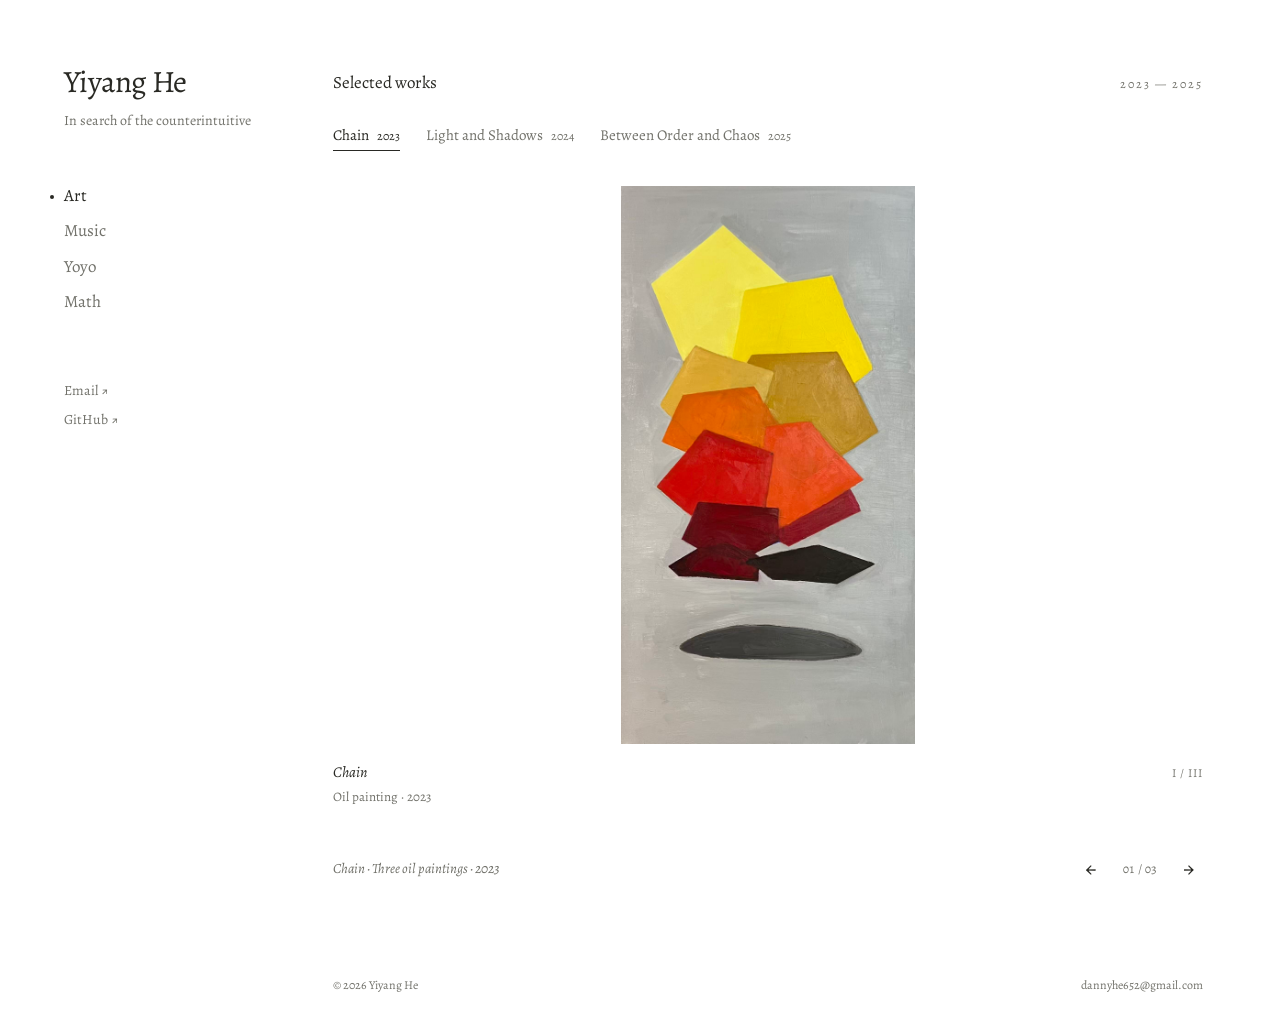
==== index.html @ ee875eec "feat: publish Yiyang He portfolio" ====
<!doctype html>
<html lang="en">
<head>
  <meta charset="utf-8">
  <meta name="viewport" content="width=device-width, initial-scale=1">
  <meta name="description" content="Yiyang He — art, music, yoyo, and math. Selected oil paintings, photographs, and digital work, 2023–2025.">
  <meta name="theme-color" content="#ffffff">
  <title>Yiyang He — Art</title>
  <link rel="preconnect" href="https://fonts.googleapis.com">
  <link rel="preconnect" href="https://fonts.gstatic.com" crossorigin>
  <link href="https://fonts.googleapis.com/css2?family=Alegreya:ital,wght@0,400;0,500;1,400&display=swap" rel="stylesheet">
  <link rel="stylesheet" href="styles.css">
  <script src="script.js" defer></script>
</head>
<body>
  <a class="skip-link" href="#main">Skip to content</a>
  <header class="sidebar">
    <a class="identity" href="#art">Yiyang He</a>
    <p class="discipline">In search of the counterintuitive</p>
    <nav aria-label="Main navigation">
      <a href="#art" aria-current="page">Art</a>
      <a href="#music">Music</a>
      <a href="#yoyo">Yoyo</a>
      <a href="#math">Math</a>
    </nav>
    <div class="sidebar-contact">
      <a href="mailto:dannyhe652@gmail.com">Email ↗</a>
      <a href="https://github.com/dannyhe652" target="_blank" rel="noopener noreferrer">GitHub ↗<span class="sr-only"> (opens in a new tab)</span></a>
    </div>
  </header>

  <main id="main" tabindex="-1">
    <section id="art" aria-labelledby="art-heading">
      <header class="section-header">
        <h1 id="art-heading">Selected works</h1>
        <span class="edition">2023 — 2025</span>
      </header>
      <div class="series-picker" role="group" aria-label="Choose an art series" hidden>
        <button type="button" data-series="chain" aria-pressed="true">Chain <span>2023</span></button>
        <button type="button" data-series="light" aria-pressed="false">Light and Shadows <span>2024</span></button>
        <button type="button" data-series="order" aria-pressed="false">Between Order and Chaos <span>2025</span></button>
      </div>
      <div class="gallery">
        <figure class="artwork" data-series="chain">
          <a class="image-link" href="26e20b285936433fc5c369ce31684cf2.jpg" target="_blank" rel="noopener" aria-label="View Chain, work 1, at full size (opens in a new tab)">
            <img src="26e20b285936433fc5c369ce31684cf2.jpg" alt="Oil painting of layered yellow, orange, red, and dark pentagonal forms suspended above an oval shadow on grey." width="1280" height="2436" fetchpriority="high">
          </a>
          <figcaption><span><em>Chain</em><span class="medium">Oil painting · 2023</span></span><span class="work-number">I / III</span></figcaption>
        </figure>
        <figure class="artwork" data-series="chain">
          <a class="image-link" href="f559a74a88fd973ae65cc162e2b4dc96.jpg" target="_blank" rel="noopener" aria-label="View Chain, work 2, at full size (opens in a new tab)">
            <img src="f559a74a88fd973ae65cc162e2b4dc96.jpg" alt="Oil painting of orange, brown, and yellow pentagonal shapes against horizontal blue, violet, green, and red fields." width="1280" height="2431" loading="lazy">
          </a>
          <figcaption><span><em>Chain</em><span class="medium">Oil painting · 2023</span></span><span class="work-number">II / III</span></figcaption>
        </figure>
        <figure class="artwork" data-series="chain">
          <a class="image-link" href="c6db8a89c85645cc137d5b6b18bcd259.jpg" target="_blank" rel="noopener" aria-label="View Chain, work 3, at full size (opens in a new tab)">
            <img src="c6db8a89c85645cc137d5b6b18bcd259.jpg" alt="Oil painting of a looping blue line connecting brightly coloured geometric solids on a grey background." width="1280" height="2439" loading="lazy">
          </a>
          <figcaption><span><em>Chain</em><span class="medium">Oil painting · 2023</span></span><span class="work-number">III / III</span></figcaption>
        </figure>
        <figure class="artwork" data-series="light">
          <a class="image-link" href="26d4023bc6ccc03e11168e89adf25cbb.jpg" target="_blank" rel="noopener" aria-label="View Light and Shadows, photograph 1, at full size (opens in a new tab)">
            <img src="26d4023bc6ccc03e11168e89adf25cbb.jpg" alt="A circular moon gate framing a sunlit tree and patterned railing in a Suzhou garden." width="1276" height="1702" loading="lazy">
          </a>
          <figcaption><span><em>Light and Shadows</em><span class="medium">Photography · Suzhou gardens · 2024</span></span><span class="work-number">I / V</span></figcaption>
        </figure>
        <figure class="artwork" data-series="light">
          <a class="image-link" href="3b5eeac472011392854bc8b5d920d439.jpg" target="_blank" rel="noopener" aria-label="View Light and Shadows, photograph 2, at full size (opens in a new tab)">
            <img src="3b5eeac472011392854bc8b5d920d439.jpg" alt="Bamboo leaves and their intricate shadows falling across a white garden wall." width="1279" height="1706" loading="lazy">
          </a>
          <figcaption><span><em>Light and Shadows</em><span class="medium">Photography · Suzhou gardens · 2024</span></span><span class="work-number">II / V</span></figcaption>
        </figure>
        <figure class="artwork" data-series="light">
          <a class="image-link" href="5e5f2b10308a973f9f79c23dd4f8e119.jpg" target="_blank" rel="noopener" aria-label="View Light and Shadows, photograph 3, at full size (opens in a new tab)">
            <img src="5e5f2b10308a973f9f79c23dd4f8e119.jpg" alt="Black-and-white photograph of leafy branches stretching across a weathered Suzhou garden wall." width="1702" height="1276" loading="lazy">
          </a>
          <figcaption><span><em>Light and Shadows</em><span class="medium">Photography · Suzhou gardens · 2024</span></span><span class="work-number">III / V</span></figcaption>
        </figure>
        <figure class="artwork" data-series="light">
          <a class="image-link" href="c5d8d38e017adfb57ce546a6f23165b5.jpg" target="_blank" rel="noopener" aria-label="View Light and Shadows, photograph 4, at full size (opens in a new tab)">
            <img src="c5d8d38e017adfb57ce546a6f23165b5.jpg" alt="Black-and-white view along a pebble path beneath a wooden trellis towards a circular garden doorway." width="1276" height="1702" loading="lazy">
          </a>
          <figcaption><span><em>Light and Shadows</em><span class="medium">Photography · Suzhou gardens · 2024</span></span><span class="work-number">IV / V</span></figcaption>
        </figure>
        <figure class="artwork" data-series="light">
          <a class="image-link" href="ff3666bb23279f08b901d65d9339c6df.jpg" target="_blank" rel="noopener" aria-label="View Light and Shadows, photograph 5, at full size (opens in a new tab)">
            <img src="ff3666bb23279f08b901d65d9339c6df.jpg" alt="Sculptural shadows crossing sunlit stone paving in a Suzhou garden, photographed in black and white." width="1276" height="1702" loading="lazy">
          </a>
          <figcaption><span><em>Light and Shadows</em><span class="medium">Photography · Suzhou gardens · 2024</span></span><span class="work-number">V / V</span></figcaption>
        </figure>
        <figure class="artwork" data-series="order">
          <a class="image-link" href="f10f0858f9e37d93774d595889825f97.jpg" target="_blank" rel="noopener" aria-label="View Between Order and Chaos at full size (opens in a new tab)">
            <img src="f10f0858f9e37d93774d595889825f97.jpg" alt="Abstract digital painting of intersecting black lines, red, blue, and yellow geometric shapes, and scattered marks on a pale yellow field." width="1280" height="1708" loading="lazy">
          </a>
          <figcaption><span><em>Between Order and Chaos</em><span class="medium">Digital painting · 2025</span></span><span class="work-number">I / I</span></figcaption>
        </figure>
      </div>
      <div class="gallery-controls" hidden>
        <p class="gallery-hint" id="series-description">Chain · Three oil paintings</p>
        <div class="pagination" role="group" aria-label="Browse this series">
          <button type="button" id="previous" aria-label="Previous artwork">←</button>
          <span id="counter" aria-live="polite" aria-atomic="true">01 / 03</span>
          <button type="button" id="next" aria-label="Next artwork">→</button>
        </div>
      </div>
    </section>

    <section id="music" class="text-page" aria-labelledby="music-heading">
      <h1 id="music-heading">Music</h1>
      <p class="intro">Music</p>
      <p>Recordings and musical projects will appear here.</p>
      <p class="small-note">Nothing published here yet.</p>
    </section>
    <section id="yoyo" class="text-page" aria-labelledby="yoyo-heading">
      <h1 id="yoyo-heading">Yoyo</h1>
      <p class="intro">Yoyo</p>
      <p>A space for tricks, practice, and performances.</p>
      <p class="small-note">Nothing published here yet.</p>
    </section>
    <section id="math" class="text-page" aria-labelledby="math-heading">
      <h1 id="math-heading">Math</h1>
      <p class="intro">Math</p>
      <p>Notes, problems, and mathematical explorations will appear here.</p>
      <a class="contact-link" href="https://github.com/dannyhe652" target="_blank" rel="noopener noreferrer">Find me on GitHub ↗<span class="sr-only"> (opens in a new tab)</span></a>
    </section>
    <footer>
      <span>© <span id="year">2026</span> Yiyang He</span>
      <a href="mailto:dannyhe652@gmail.com">dannyhe652@gmail.com</a>
    </footer>
  </main>
</body>
</html>
---- styles.css ----
:root {
  color-scheme: light;
  --paper: #fff;
  --ink: #292924;
  --muted: #72726b;
}
* { box-sizing: border-box; }
html { scroll-behavior: smooth; }
body { margin: 0; background: var(--paper); color: var(--ink); font-family: "Alegreya", Georgia, serif; font-size: 17px; line-height: 1.5; -webkit-font-smoothing: antialiased; }
a { color: inherit; text-decoration: none; }
a, button { -webkit-tap-highlight-color: transparent; }
a:hover { color: var(--muted); }
a:focus-visible, button:focus-visible { outline: 1px solid var(--ink); outline-offset: 6px; }
[hidden] { display: none !important; }
.skip-link { position: fixed; top: -100px; left: 20px; padding: 10px; background: #fff; z-index: 10; }
.skip-link:focus { top: 10px; }
.sidebar { position: fixed; top: 65px; left: 5vw; width: 220px; }
.identity { font-size: 31px; line-height: 1.1; letter-spacing: -.6px; }
.discipline { margin: 10px 0 52px; color: var(--muted); font-size: 14px; }
nav { display: flex; flex-direction: column; align-items: flex-start; gap: 10px; }
nav a { position: relative; color: var(--muted); transition: color 180ms; }
nav a[aria-current="page"] { color: var(--ink); }
nav a[aria-current="page"]::before { content: ""; position: absolute; width: 4px; height: 4px; border-radius: 50%; background: currentColor; left: -14px; top: 12px; }
.sidebar-contact { display: flex; flex-direction: column; align-items: flex-start; gap: 8px; margin-top: 65px; font-size: 14px; color: var(--muted); }
.sr-only { position: absolute; width: 1px; height: 1px; padding: 0; margin: -1px; overflow: hidden; clip-path: inset(50%); white-space: nowrap; border: 0; }
main { margin: 0 6vw 0 max(310px, 26vw); padding-top: 70px; max-width: 1300px; }
.section-header { display: flex; align-items: baseline; justify-content: space-between; margin-bottom: 28px; }
.series-picker { display: flex; flex-wrap: wrap; gap: 12px 26px; margin-bottom: 35px; }
.series-picker button { padding: 0 0 4px; border: 0; border-bottom: 1px solid transparent; background: #fff; color: var(--muted); font: inherit; font-size: 15px; text-align: left; cursor: pointer; transition: color 180ms, border-color 180ms; }
.series-picker button span { margin-left: 5px; font-size: 12px; }
.series-picker button:hover, .series-picker button[aria-pressed="true"] { color: var(--ink); }
.series-picker button[aria-pressed="true"] { border-bottom-color: var(--ink); }
h1 { font-size: 17px; font-weight: 400; margin: 0; }
.edition { color: var(--muted); font-size: 12px; letter-spacing: 2px; }
.artwork { margin: 0 0 65px; }
.image-link { display: block; cursor: zoom-in; }
.artwork img { display: block; width: auto; height: auto; max-width: 100%; max-height: 68vh; margin: 0 auto; object-fit: contain; }
.image-link { display: flex; align-items: center; justify-content: center; min-height: 420px; }
.js-gallery .image-link { height: clamp(420px, 62vh, 760px); }
.js-gallery .artwork img { max-height: 100%; }
figcaption { display: flex; justify-content: space-between; gap: 16px; margin-top: 17px; font-size: 15px; }
.medium, .work-number { color: var(--muted); }
.medium { display: block; font-size: 13px; margin-top: 3px; }
.work-number { font-size: 12px; letter-spacing: 1px; padding-top: 3px; }
.gallery-controls { display: flex; align-items: center; justify-content: space-between; gap: 18px; margin-top: 40px; }
.gallery-hint { font-size: 14px; color: var(--muted); font-style: italic; margin: 0; }
.pagination { display: flex; align-items: center; gap: 18px; }
.pagination button { border: 0; padding: 6px 8px; font: inherit; font-size: 22px; background: #fff; color: var(--ink); cursor: pointer; transition: transform 180ms; }
.pagination button:not(:disabled):hover { transform: translateX(3px); }
.pagination button:first-child:not(:disabled):hover { transform: translateX(-3px); }
.pagination button:disabled { opacity: .3; cursor: default; }
#counter { font-size: 13px; color: var(--muted); font-variant-numeric: tabular-nums; }
.js-gallery .artwork { margin-bottom: 0; }
.js-gallery .work-number { font-variant-numeric: tabular-nums; }
.text-page { margin: 100px 0; max-width: 510px; }
.text-page h1 { margin-bottom: 55px; }
.intro { font-size: clamp(30px, 3.2vw, 46px); line-height: 1.25; letter-spacing: -.6px; margin-bottom: 36px; }
.text-page p:not(.intro) { color: var(--muted); }
.small-note { font-size: 14px; margin-top: 50px; }
.contact-link { display: inline-block; margin-top: 20px; border-bottom: 1px solid #aaa; padding-bottom: 4px; }
footer { display: flex; justify-content: space-between; gap: 15px; margin: 85px 0 30px; font-size: 12px; color: var(--muted); }
.js-page .text-page { min-height: 470px; margin-top: 0; }
@media (prefers-reduced-motion: no-preference) {
  .artwork:not([hidden]) { animation: arrive 500ms ease both; }
  @keyframes arrive { from { opacity: 0; transform: translateY(7px); } to { opacity: 1; transform: translateY(0); } }
}
@media (min-width: 1600px) { main { padding-top: 90px; } .sidebar { top: 85px; } }
@media (max-width: 850px) {
  .sidebar { position: static; width: auto; padding: 35px 7vw 0; }
  .identity { font-size: 28px; }
  .discipline { margin: 6px 0 25px; }
  nav { flex-direction: row; gap: 27px; }
  nav a[aria-current="page"]::before { display: none; }
  nav a[aria-current="page"] { text-decoration: underline; text-underline-offset: 5px; text-decoration-thickness: 1px; }
  .sidebar-contact { flex-direction: row; gap: 20px; margin-top: 22px; }
  main { margin: 0 7vw; padding-top: 47px; }
  .section-header { margin-bottom: 23px; }
  .text-page h1 { margin-bottom: 35px; }
  .js-page .text-page { min-height: 350px; }
  footer { margin-top: 55px; }
  .image-link { min-height: 300px; }
  .js-gallery .image-link { height: 52vh; min-height: 300px; }
  .series-picker { gap: 10px 20px; margin-bottom: 28px; }
}
@media (max-width: 480px) {
  .gallery-controls { margin-top: 27px; align-items: flex-start; }
  .gallery-hint { max-width: 140px; }
  .pagination { gap: 9px; }
  .medium { display: block; margin-top: 2px; }
  footer { flex-direction: column; gap: 8px; }
  .edition { font-size: 11px; letter-spacing: 1px; }
  nav { gap: 24px; }
}
@media (prefers-reduced-motion: reduce) { html { scroll-behavior: auto; } *, *::before, *::after { animation: none !important; transition: none !important; } }
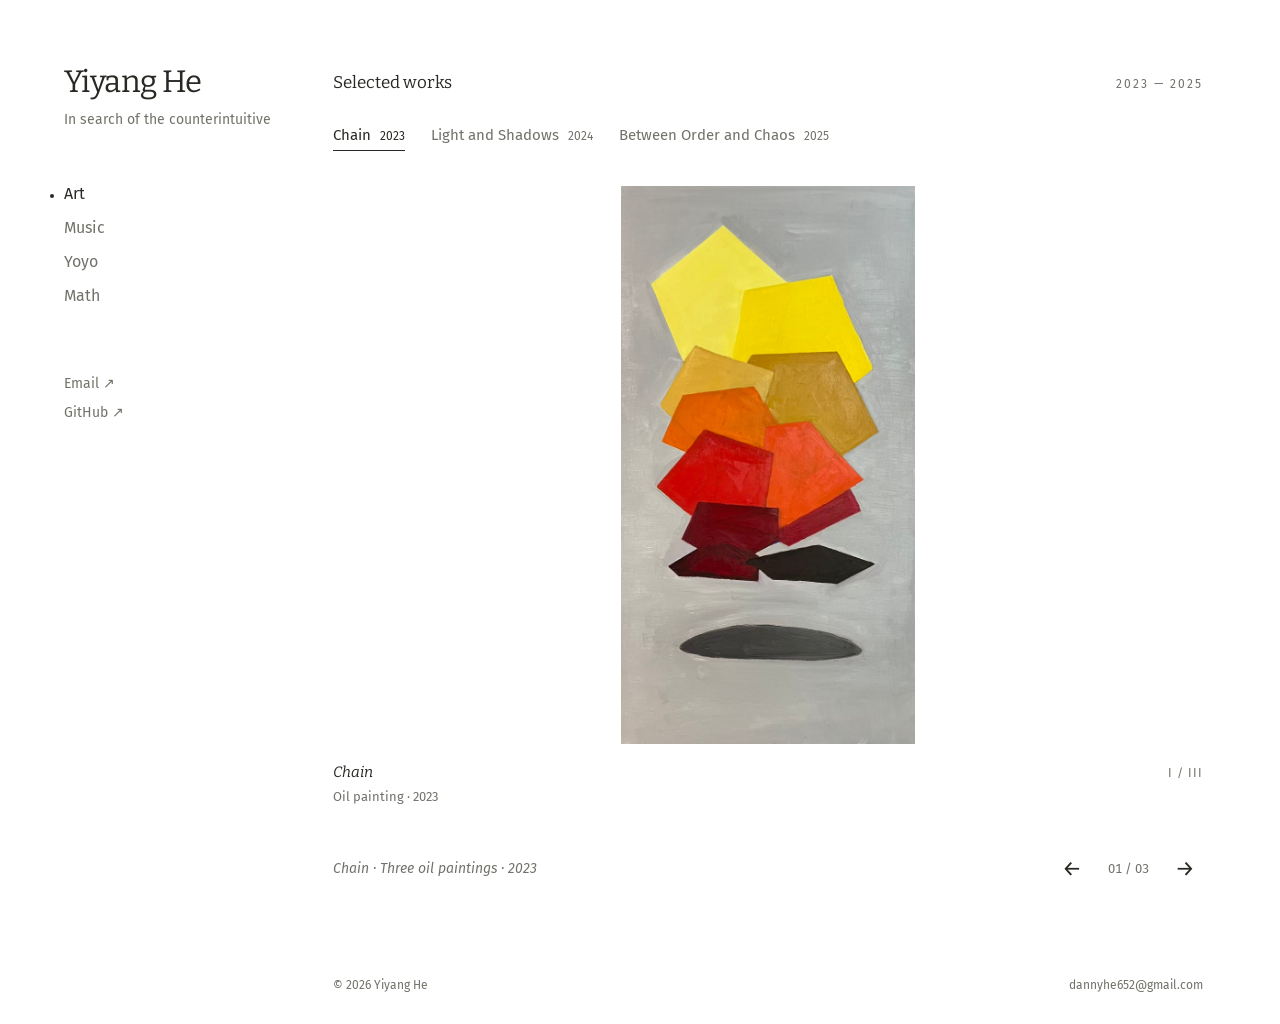
==== commit ac36ba59: "style: pair Bitter headings with Fira Sans text" ====
--- a/index.html
+++ b/index.html
@@ -8,7 +8,7 @@
   <title>Yiyang He — Art</title>
   <link rel="preconnect" href="https://fonts.googleapis.com">
   <link rel="preconnect" href="https://fonts.gstatic.com" crossorigin>
-  <link href="https://fonts.googleapis.com/css2?family=Alegreya:ital,wght@0,400;0,500;1,400&display=swap" rel="stylesheet">
+  <link href="https://fonts.googleapis.com/css2?family=Bitter:ital,wght@0,400;0,500;1,400&amp;family=Fira+Sans:ital,wght@0,400;0,500;1,400&amp;display=swap" rel="stylesheet">
   <link rel="stylesheet" href="styles.css">
   <script src="script.js" defer></script>
 </head>
--- a/styles.css
+++ b/styles.css
@@ -3,10 +3,12 @@
   --paper: #fff;
   --ink: #292924;
   --muted: #72726b;
+  --font-display: "Bitter", Georgia, serif;
+  --font-body: "Fira Sans", Arial, sans-serif;
 }
 * { box-sizing: border-box; }
 html { scroll-behavior: smooth; }
-body { margin: 0; background: var(--paper); color: var(--ink); font-family: "Alegreya", Georgia, serif; font-size: 17px; line-height: 1.5; -webkit-font-smoothing: antialiased; }
+body { margin: 0; background: var(--paper); color: var(--ink); font-family: var(--font-body); font-size: 16px; line-height: 1.5; -webkit-font-smoothing: antialiased; }
 a { color: inherit; text-decoration: none; }
 a, button { -webkit-tap-highlight-color: transparent; }
 a:hover { color: var(--muted); }
@@ -15,6 +17,7 @@
 .skip-link { position: fixed; top: -100px; left: 20px; padding: 10px; background: #fff; z-index: 10; }
 .skip-link:focus { top: 10px; }
 .sidebar { position: fixed; top: 65px; left: 5vw; width: 220px; }
+.identity, h1, .intro, figcaption em { font-family: var(--font-display); }
 .identity { font-size: 31px; line-height: 1.1; letter-spacing: -.6px; }
 .discipline { margin: 10px 0 52px; color: var(--muted); font-size: 14px; }
 nav { display: flex; flex-direction: column; align-items: flex-start; gap: 10px; }
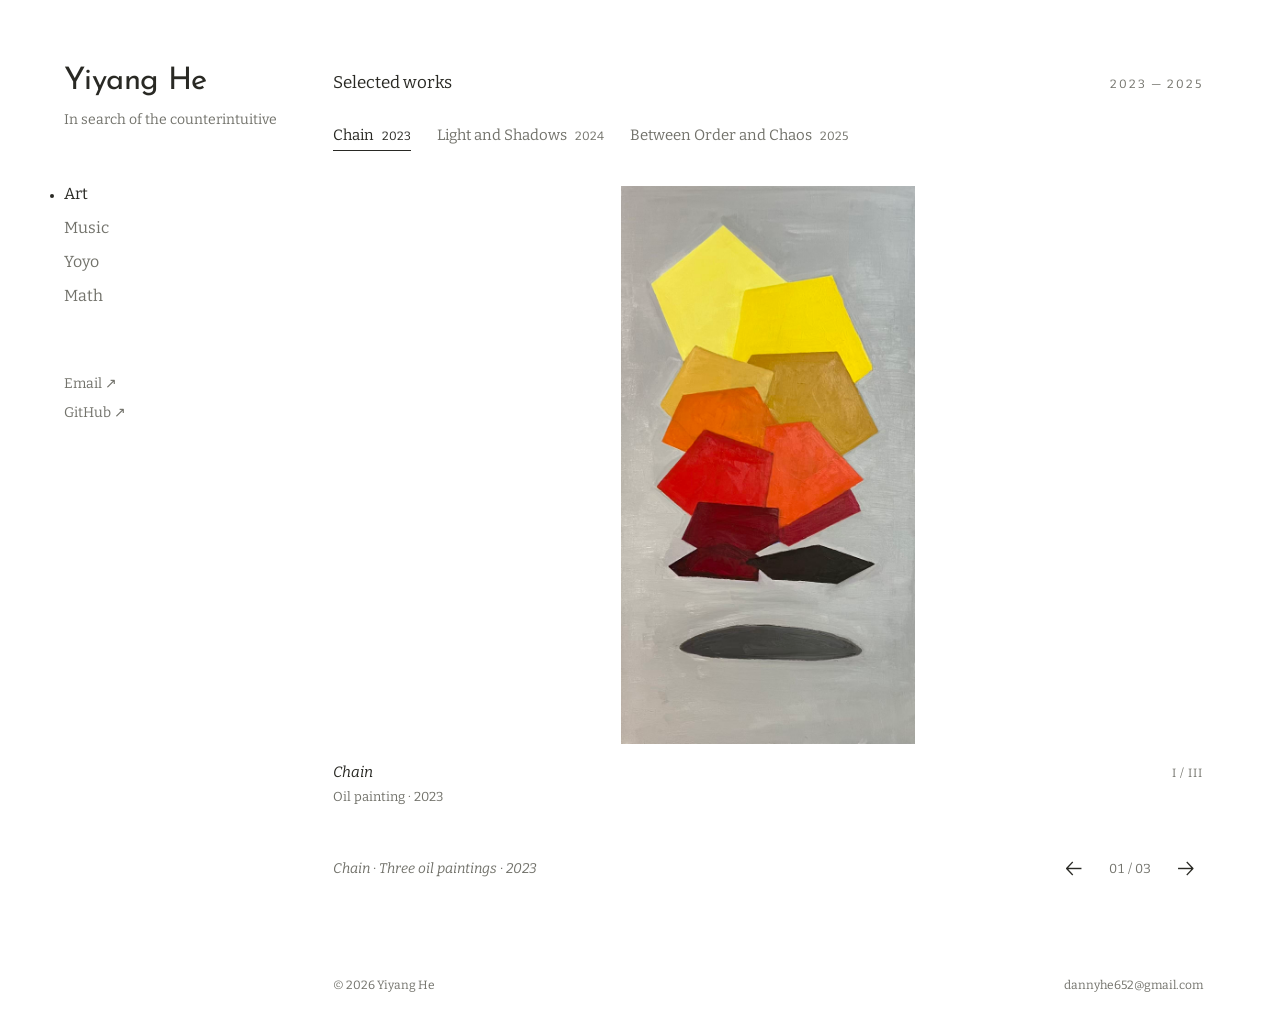
==== commit c78e1eb9: "style: pair Josefin Sans display text with Bitter body" ====
--- a/index.html
+++ b/index.html
@@ -8,7 +8,7 @@
   <title>Yiyang He — Art</title>
   <link rel="preconnect" href="https://fonts.googleapis.com">
   <link rel="preconnect" href="https://fonts.gstatic.com" crossorigin>
-  <link href="https://fonts.googleapis.com/css2?family=Bitter:ital,wght@0,400;0,500;1,400&amp;family=Fira+Sans:ital,wght@0,400;0,500;1,400&amp;display=swap" rel="stylesheet">
+  <link href="https://fonts.googleapis.com/css2?family=Bitter:ital,wght@0,400;0,500;1,400&amp;family=Josefin+Sans:wght@400;500&amp;display=swap" rel="stylesheet">
   <link rel="stylesheet" href="styles.css">
   <script src="script.js" defer></script>
 </head>
--- a/styles.css
+++ b/styles.css
@@ -3,8 +3,8 @@
   --paper: #fff;
   --ink: #292924;
   --muted: #72726b;
-  --font-display: "Bitter", Georgia, serif;
-  --font-body: "Fira Sans", Arial, sans-serif;
+  --font-display: "Josefin Sans", "Trebuchet MS", sans-serif;
+  --font-body: "Bitter", Georgia, serif;
 }
 * { box-sizing: border-box; }
 html { scroll-behavior: smooth; }
@@ -17,7 +17,7 @@
 .skip-link { position: fixed; top: -100px; left: 20px; padding: 10px; background: #fff; z-index: 10; }
 .skip-link:focus { top: 10px; }
 .sidebar { position: fixed; top: 65px; left: 5vw; width: 220px; }
-.identity, h1, .intro, figcaption em { font-family: var(--font-display); }
+.identity, .intro { font-family: var(--font-display); }
 .identity { font-size: 31px; line-height: 1.1; letter-spacing: -.6px; }
 .discipline { margin: 10px 0 52px; color: var(--muted); font-size: 14px; }
 nav { display: flex; flex-direction: column; align-items: flex-start; gap: 10px; }
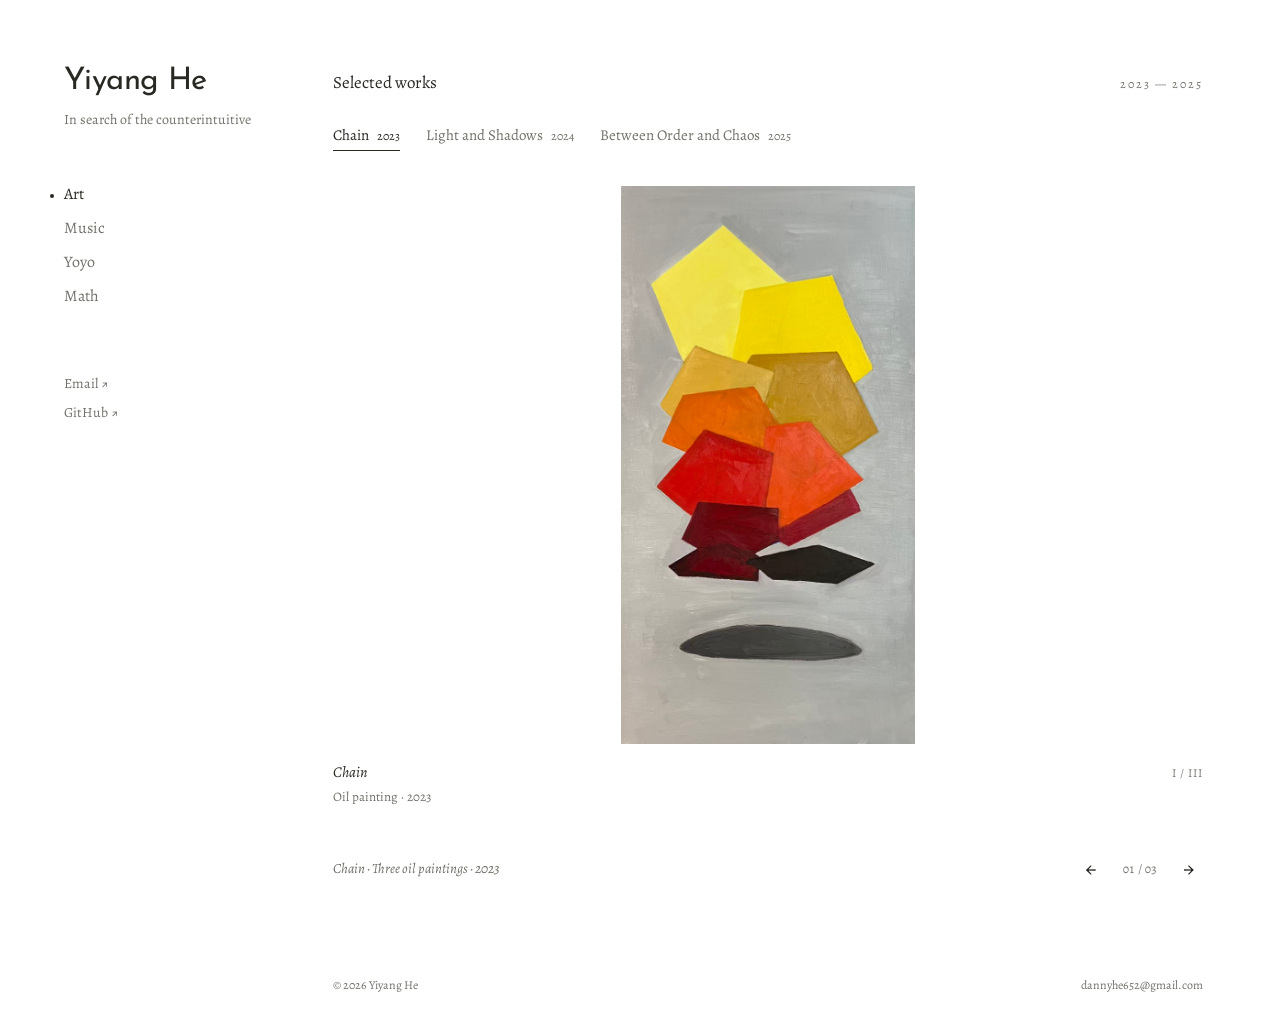
==== commit 2e047425: "style: restore Alegreya for smaller text" ====
--- a/index.html
+++ b/index.html
@@ -8,7 +8,7 @@
   <title>Yiyang He — Art</title>
   <link rel="preconnect" href="https://fonts.googleapis.com">
   <link rel="preconnect" href="https://fonts.gstatic.com" crossorigin>
-  <link href="https://fonts.googleapis.com/css2?family=Bitter:ital,wght@0,400;0,500;1,400&amp;family=Josefin+Sans:wght@400;500&amp;display=swap" rel="stylesheet">
+  <link href="https://fonts.googleapis.com/css2?family=Alegreya:ital,wght@0,400;0,500;1,400&amp;family=Josefin+Sans:wght@400;500&amp;display=swap" rel="stylesheet">
   <link rel="stylesheet" href="styles.css">
   <script src="script.js" defer></script>
 </head>
--- a/styles.css
+++ b/styles.css
@@ -4,7 +4,7 @@
   --ink: #292924;
   --muted: #72726b;
   --font-display: "Josefin Sans", "Trebuchet MS", sans-serif;
-  --font-body: "Bitter", Georgia, serif;
+  --font-body: "Alegreya", Georgia, serif;
 }
 * { box-sizing: border-box; }
 html { scroll-behavior: smooth; }
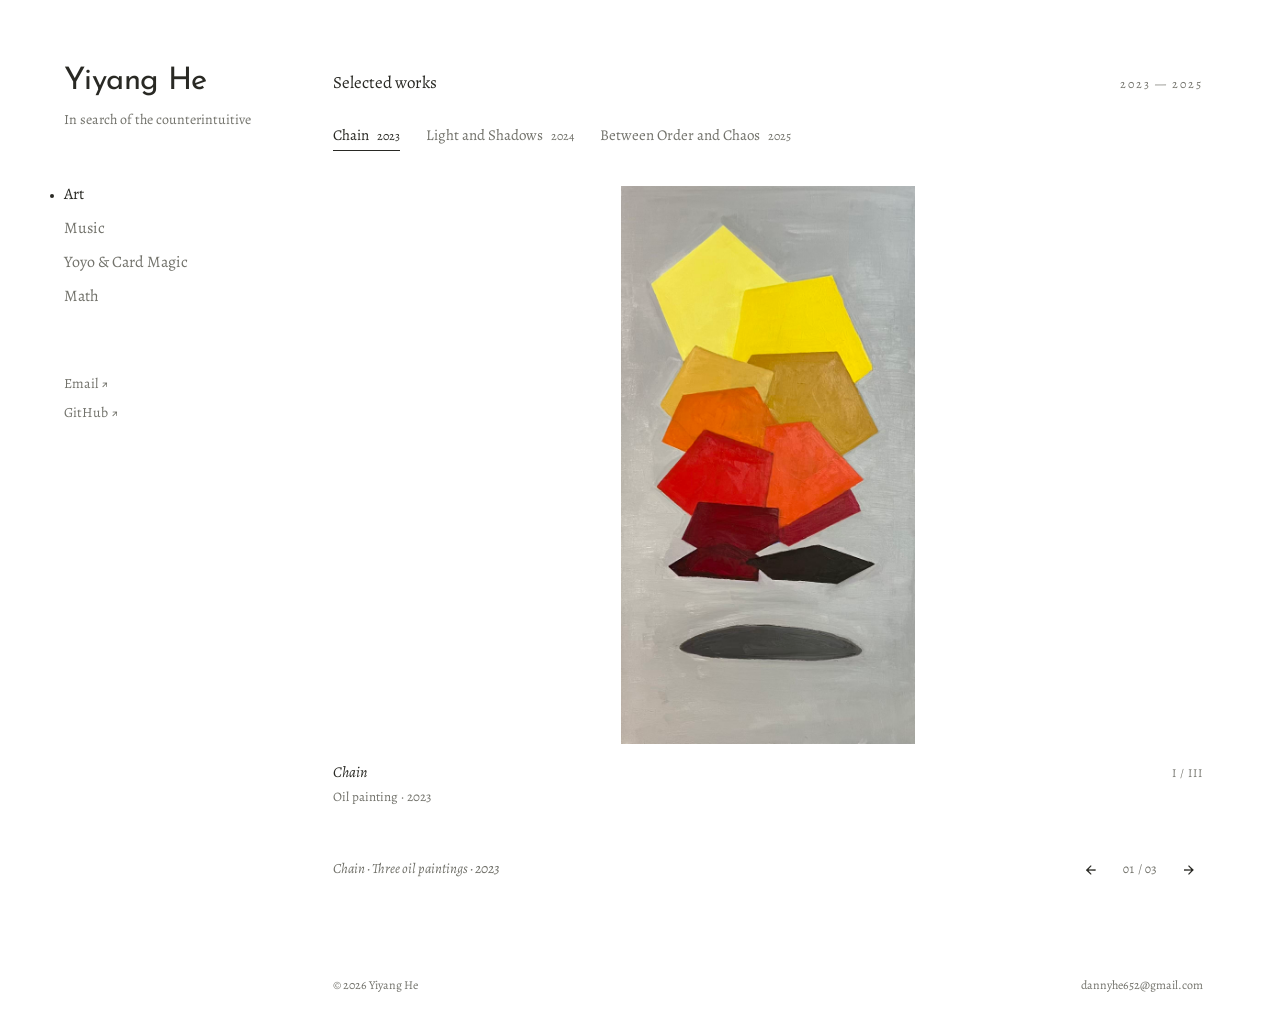
==== commit 1cd46b50: "feat: rename yoyo section to Yoyo & Card Magic" ====
--- a/index.html
+++ b/index.html
@@ -3,7 +3,7 @@
 <head>
   <meta charset="utf-8">
   <meta name="viewport" content="width=device-width, initial-scale=1">
-  <meta name="description" content="Yiyang He — art, music, yoyo, and math. Selected oil paintings, photographs, and digital work, 2023–2025.">
+  <meta name="description" content="Yiyang He — art, music, yoyo &amp; card magic, and math. Selected oil paintings, photographs, and digital work, 2023–2025.">
   <meta name="theme-color" content="#ffffff">
   <title>Yiyang He — Art</title>
   <link rel="preconnect" href="https://fonts.googleapis.com">
@@ -11,6 +11,7 @@
   <link href="https://fonts.googleapis.com/css2?family=Alegreya:ital,wght@0,400;0,500;1,400&amp;family=Josefin+Sans:wght@400;500&amp;display=swap" rel="stylesheet">
   <link rel="stylesheet" href="styles.css">
   <script src="script.js" defer></script>
+  <script src="posts.js" defer></script>
 </head>
 <body>
   <a class="skip-link" href="#main">Skip to content</a>
@@ -20,7 +21,7 @@
     <nav aria-label="Main navigation">
       <a href="#art" aria-current="page">Art</a>
       <a href="#music">Music</a>
-      <a href="#yoyo">Yoyo</a>
+      <a href="#yoyo">Yoyo &amp; Card Magic</a>
       <a href="#math">Math</a>
     </nav>
     <div class="sidebar-contact">
@@ -113,8 +114,8 @@
       <p class="small-note">Nothing published here yet.</p>
     </section>
     <section id="yoyo" class="text-page" aria-labelledby="yoyo-heading">
-      <h1 id="yoyo-heading">Yoyo</h1>
-      <p class="intro">Yoyo</p>
+      <h1 id="yoyo-heading">Yoyo &amp; Card Magic</h1>
+      <p class="intro">Yoyo &amp; Card Magic</p>
       <p>A space for tricks, practice, and performances.</p>
       <p class="small-note">Nothing published here yet.</p>
     </section>
--- a/styles.css
+++ b/styles.css
@@ -8,7 +8,7 @@
 }
 * { box-sizing: border-box; }
 html { scroll-behavior: smooth; }
-body { margin: 0; background: var(--paper); color: var(--ink); font-family: var(--font-body); font-size: 16px; line-height: 1.5; -webkit-font-smoothing: antialiased; }
+body { display: flex; flex-direction: column; min-height: 100vh; min-height: 100svh; margin: 0; background: var(--paper); color: var(--ink); font-family: var(--font-body); font-size: 16px; line-height: 1.5; -webkit-font-smoothing: antialiased; }
 a { color: inherit; text-decoration: none; }
 a, button { -webkit-tap-highlight-color: transparent; }
 a:hover { color: var(--muted); }
@@ -26,7 +26,7 @@
 nav a[aria-current="page"]::before { content: ""; position: absolute; width: 4px; height: 4px; border-radius: 50%; background: currentColor; left: -14px; top: 12px; }
 .sidebar-contact { display: flex; flex-direction: column; align-items: flex-start; gap: 8px; margin-top: 65px; font-size: 14px; color: var(--muted); }
 .sr-only { position: absolute; width: 1px; height: 1px; padding: 0; margin: -1px; overflow: hidden; clip-path: inset(50%); white-space: nowrap; border: 0; }
-main { margin: 0 6vw 0 max(310px, 26vw); padding-top: 70px; max-width: 1300px; }
+main { display: flex; flex-direction: column; flex: 1; margin: 0 6vw 0 max(310px, 26vw); padding-top: 70px; max-width: 1300px; }
 .section-header { display: flex; align-items: baseline; justify-content: space-between; margin-bottom: 28px; }
 .series-picker { display: flex; flex-wrap: wrap; gap: 12px 26px; margin-bottom: 35px; }
 .series-picker button { padding: 0 0 4px; border: 0; border-bottom: 1px solid transparent; background: #fff; color: var(--muted); font: inherit; font-size: 15px; text-align: left; cursor: pointer; transition: color 180ms, border-color 180ms; }
@@ -61,7 +61,7 @@
 .text-page p:not(.intro) { color: var(--muted); }
 .small-note { font-size: 14px; margin-top: 50px; }
 .contact-link { display: inline-block; margin-top: 20px; border-bottom: 1px solid #aaa; padding-bottom: 4px; }
-footer { display: flex; justify-content: space-between; gap: 15px; margin: 85px 0 30px; font-size: 12px; color: var(--muted); }
+footer { display: flex; justify-content: space-between; gap: 15px; margin: auto 0 30px; padding-top: 85px; font-size: 12px; color: var(--muted); }
 .js-page .text-page { min-height: 470px; margin-top: 0; }
 @media (prefers-reduced-motion: no-preference) {
   .artwork:not([hidden]) { animation: arrive 500ms ease both; }
@@ -80,7 +80,7 @@
   .section-header { margin-bottom: 23px; }
   .text-page h1 { margin-bottom: 35px; }
   .js-page .text-page { min-height: 350px; }
-  footer { margin-top: 55px; }
+  footer { padding-top: 55px; }
   .image-link { min-height: 300px; }
   .js-gallery .image-link { height: 52vh; min-height: 300px; }
   .series-picker { gap: 10px 20px; margin-bottom: 28px; }
@@ -94,4 +94,21 @@
   .edition { font-size: 11px; letter-spacing: 1px; }
   nav { gap: 24px; }
 }
+.journal { margin-top: 65px; max-width: 760px; }
+.journal > h2 { font-size: 17px; font-weight: 400; }
+.journal-post { padding: 30px 0 50px; border-bottom: 1px solid #e6e6df; overflow-wrap: anywhere; }
+.post-date { color: var(--muted); font-size: 13px; }
+.post-title { font: 400 clamp(28px, 3vw, 40px)/1.3 var(--font-display); letter-spacing: -.5px; margin: 16px 0 25px; }
+.journal-post p { white-space: pre-wrap; line-height: 1.8; }
+.journal-post .post-summary { font-size: 20px; color: var(--muted); }
+.journal-post figure { margin: 30px 0; }
+.journal-post img { display: block; max-width: 100%; max-height: 80vh; width: auto; height: auto; margin: auto; }
+.journal-post iframe { width: 100%; aspect-ratio: 16 / 9; border: 0; }
+.journal-post video, .journal-post audio { width: 100%; margin-top: 25px; }
+.journal-post h3 { font-size: 23px; font-weight: 400; }
+.journal-post mjx-container[display] { overflow-x: auto; overflow-y: hidden; max-width: 100%; }
+.text-page:has(.journal-post) { max-width: 760px; }
+.text-page .journal { margin-top: 15px; }
+.text-page .journal-post p:not(.post-summary) { color: var(--ink); }
+@media (prefers-reduced-motion: no-preference) { .journal-post { animation: arrive 500ms ease both; } }
 @media (prefers-reduced-motion: reduce) { html { scroll-behavior: auto; } *, *::before, *::after { animation: none !important; transition: none !important; } }
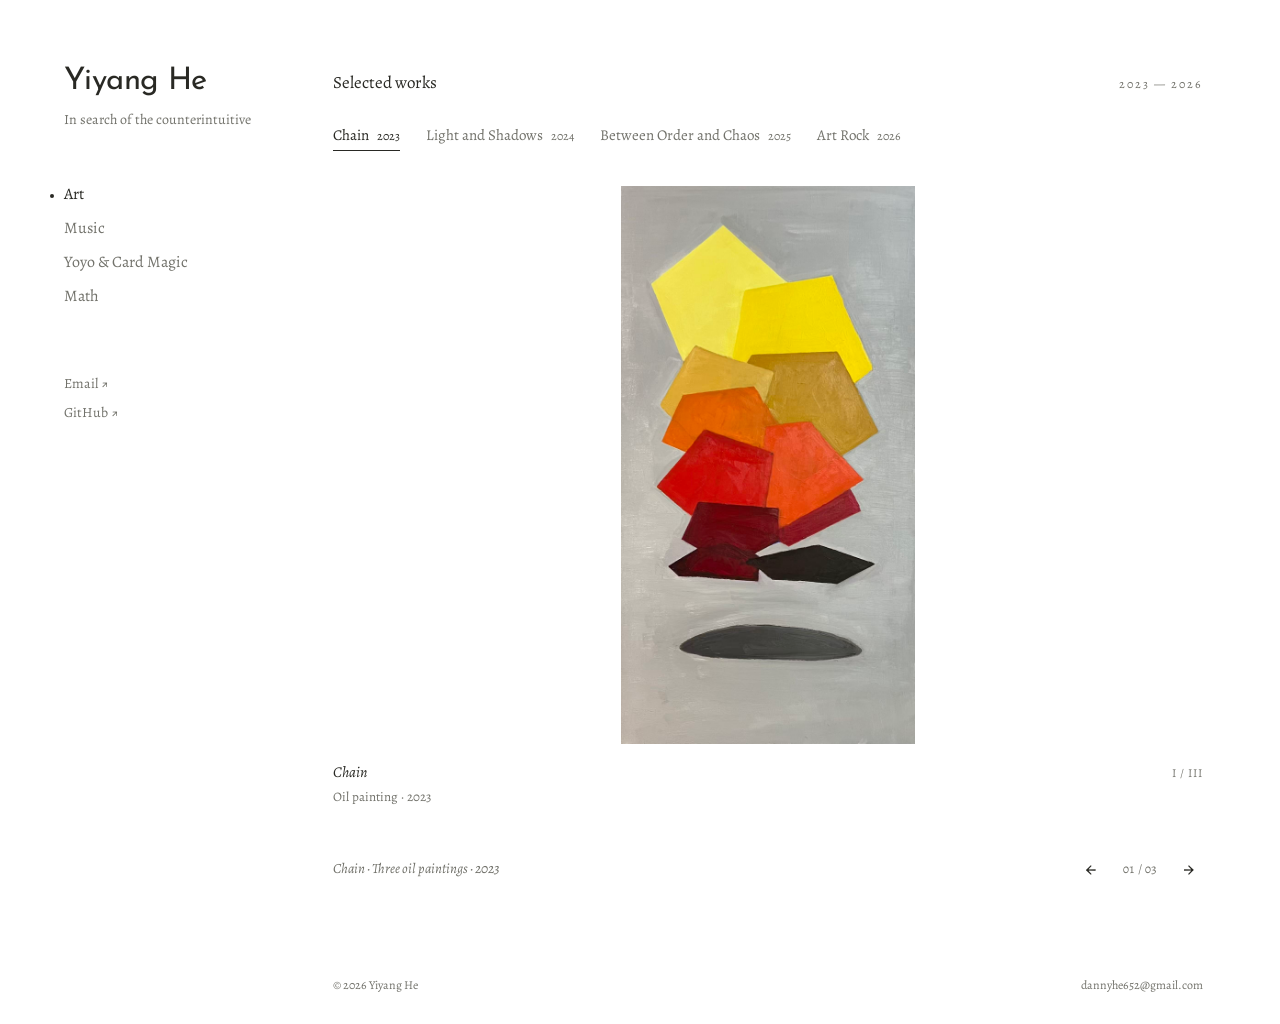
==== commit da19a458: "feat: add Art Rock series to the gallery Co-Authored-By: Claude Opus 4.7 <noreply@anthropic.com>" ====
--- a/index.html
+++ b/index.html
@@ -11,6 +11,7 @@
   <link href="https://fonts.googleapis.com/css2?family=Alegreya:ital,wght@0,400;0,500;1,400&amp;family=Josefin+Sans:wght@400;500&amp;display=swap" rel="stylesheet">
   <link rel="stylesheet" href="styles.css">
   <script src="script.js" defer></script>
+  <script src="assets/vendor/markdown-it.min.js" defer></script>
   <script src="posts.js" defer></script>
 </head>
 <body>
@@ -34,12 +35,13 @@
     <section id="art" aria-labelledby="art-heading">
       <header class="section-header">
         <h1 id="art-heading">Selected works</h1>
-        <span class="edition">2023 — 2025</span>
+        <span class="edition">2023 — 2026</span>
       </header>
       <div class="series-picker" role="group" aria-label="Choose an art series" hidden>
         <button type="button" data-series="chain" aria-pressed="true">Chain <span>2023</span></button>
         <button type="button" data-series="light" aria-pressed="false">Light and Shadows <span>2024</span></button>
         <button type="button" data-series="order" aria-pressed="false">Between Order and Chaos <span>2025</span></button>
+        <button type="button" data-series="artrock" aria-pressed="false">Art Rock <span>2026</span></button>
       </div>
       <div class="gallery">
         <figure class="artwork" data-series="chain">
@@ -96,6 +98,42 @@
           </a>
           <figcaption><span><em>Between Order and Chaos</em><span class="medium">Digital painting · 2025</span></span><span class="work-number">I / I</span></figcaption>
         </figure>
+        <figure class="artwork" data-series="artrock">
+          <a class="image-link" href="uploads/89feb962c1d107d917f5d5436d7d4c9d.png" target="_blank" rel="noopener" aria-label="View Art Rock, work 1, at full size (opens in a new tab)">
+            <img src="uploads/89feb962c1d107d917f5d5436d7d4c9d.png" alt="Woven abstract composition in deep blues, reds, and gold." width="1800" height="1800" loading="lazy">
+          </a>
+          <figcaption><span><em>Art Rock</em><span class="medium">Generative painting · 2026</span></span><span class="work-number">I / VI</span></figcaption>
+        </figure>
+        <figure class="artwork" data-series="artrock">
+          <a class="image-link" href="uploads/32c02d874147b3b2e7b82d79fb034cd7.png" target="_blank" rel="noopener" aria-label="View Art Rock, work 2, at full size (opens in a new tab)">
+            <img src="uploads/32c02d874147b3b2e7b82d79fb034cd7.png" alt="Woven abstract composition in burnt oranges, ochres, and black." width="1800" height="1800" loading="lazy">
+          </a>
+          <figcaption><span><em>Art Rock</em><span class="medium">Generative painting · 2026</span></span><span class="work-number">II / VI</span></figcaption>
+        </figure>
+        <figure class="artwork" data-series="artrock">
+          <a class="image-link" href="uploads/18609a015555fa361d9c6dde3bd5d0f4.png" target="_blank" rel="noopener" aria-label="View Art Rock, work 3, at full size (opens in a new tab)">
+            <img src="uploads/18609a015555fa361d9c6dde3bd5d0f4.png" alt="Woven abstract composition in luminous yellows and warm orange-reds." width="1800" height="1800" loading="lazy">
+          </a>
+          <figcaption><span><em>Art Rock</em><span class="medium">Generative painting · 2026</span></span><span class="work-number">III / VI</span></figcaption>
+        </figure>
+        <figure class="artwork" data-series="artrock">
+          <a class="image-link" href="uploads/0b052343f1c3206cc2669c082b3ff5d8.png" target="_blank" rel="noopener" aria-label="View Art Rock, work 4, at full size (opens in a new tab)">
+            <img src="uploads/0b052343f1c3206cc2669c082b3ff5d8.png" alt="Woven abstract composition in saturated pinks, magentas, and crimson." width="1800" height="1800" loading="lazy">
+          </a>
+          <figcaption><span><em>Art Rock</em><span class="medium">Generative painting · 2026</span></span><span class="work-number">IV / VI</span></figcaption>
+        </figure>
+        <figure class="artwork" data-series="artrock">
+          <a class="image-link" href="uploads/f47c2b223f2170811a8603116b4e5151.png" target="_blank" rel="noopener" aria-label="View Art Rock, work 5, at full size (opens in a new tab)">
+            <img src="uploads/f47c2b223f2170811a8603116b4e5151.png" alt="Woven abstract composition in jade green, dusty rose, and burnt orange." width="1800" height="1800" loading="lazy">
+          </a>
+          <figcaption><span><em>Art Rock</em><span class="medium">Generative painting · 2026</span></span><span class="work-number">V / VI</span></figcaption>
+        </figure>
+        <figure class="artwork" data-series="artrock">
+          <a class="image-link" href="uploads/7e5bb0147b1f7e25f88cc33ccf98f2c7.png" target="_blank" rel="noopener" aria-label="View Art Rock, work 6, at full size (opens in a new tab)">
+            <img src="uploads/7e5bb0147b1f7e25f88cc33ccf98f2c7.png" alt="Woven abstract composition in soft pinks, magentas, and ochre." width="1800" height="1800" loading="lazy">
+          </a>
+          <figcaption><span><em>Art Rock</em><span class="medium">Generative painting · 2026</span></span><span class="work-number">VI / VI</span></figcaption>
+        </figure>
       </div>
       <div class="gallery-controls" hidden>
         <p class="gallery-hint" id="series-description">Chain · Three oil paintings</p>
--- a/styles.css
+++ b/styles.css
@@ -99,7 +99,34 @@
 .journal-post { padding: 30px 0 50px; border-bottom: 1px solid #e6e6df; overflow-wrap: anywhere; }
 .post-date { color: var(--muted); font-size: 13px; }
 .post-title { font: 400 clamp(28px, 3vw, 40px)/1.3 var(--font-display); letter-spacing: -.5px; margin: 16px 0 25px; }
-.journal-post p { white-space: pre-wrap; line-height: 1.8; }
+.journal-post p { line-height: 1.8; }
+.post-body { margin-top: 25px; }
+.post-body > :first-child { margin-top: 0; }
+.post-body :is(h1, h2, h3, h4, h5, h6) { font-family: var(--font-body); font-weight: 500; line-height: 1.3; margin: 1.5em 0 .6em; }
+.post-body h1 { font-size: 32px; }
+.post-body h2 { font-size: 27px; }
+.post-body h3 { font-size: 23px; }
+.post-body :is(h4, h5, h6) { font-size: 19px; }
+.post-body a { text-decoration: underline; text-underline-offset: 3px; }
+.post-body :is(ul, ol) { padding-left: 1.6em; line-height: 1.8; }
+.post-body li > :is(ul, ol) { margin: .3em 0; }
+.post-body blockquote { margin: 1.5em 0; padding: 0 0 0 1.2em; border-left: 2px solid #d6d6ce; color: var(--muted); }
+.post-body code { font-family: ui-monospace, SFMono-Regular, Consolas, monospace; font-size: .82em; background: #f5f5f1; padding: .15em .3em; border-radius: 3px; }
+.post-body pre { overflow-x: auto; padding: 18px; background: #f5f5f1; line-height: 1.6; white-space: pre; }
+.post-body pre code { padding: 0; background: none; }
+.post-body table { display: block; max-width: 100%; overflow-x: auto; border-collapse: collapse; margin: 1.5em 0; }
+.post-body :is(th, td) { padding: .55em .9em; border: 1px solid #e6e6df; }
+.post-body th { font-weight: 500; background: #f8f8f5; }
+.post-body hr { border: 0; border-top: 1px solid #e6e6df; margin: 2em 0; }
+.post-body div.tex-math { margin: 1.5em 0; overflow-x: auto; }
+.post-body .tex-math { white-space: pre-wrap; }
+.post-body .math-environment { margin: 1.8em 0; padding-left: 1.2em; border-left: 2px solid #d6d6ce; }
+.post-body .math-environment-label { margin: 0 0 .5em; font-weight: 500; }
+.post-body .math-environment > :last-child { margin-bottom: 0; }
+.post-body .math-environment-proof { border-left: 0; padding-left: 0; }
+.post-body .math-environment-proof > .math-environment-label { font-style: italic; }
+.post-body .proof-end { text-align: right; line-height: 1; margin-top: .6em; }
+.post-body img { margin: 1.5em auto; }
 .journal-post .post-summary { font-size: 20px; color: var(--muted); }
 .journal-post figure { margin: 30px 0; }
 .journal-post img { display: block; max-width: 100%; max-height: 80vh; width: auto; height: auto; margin: auto; }
